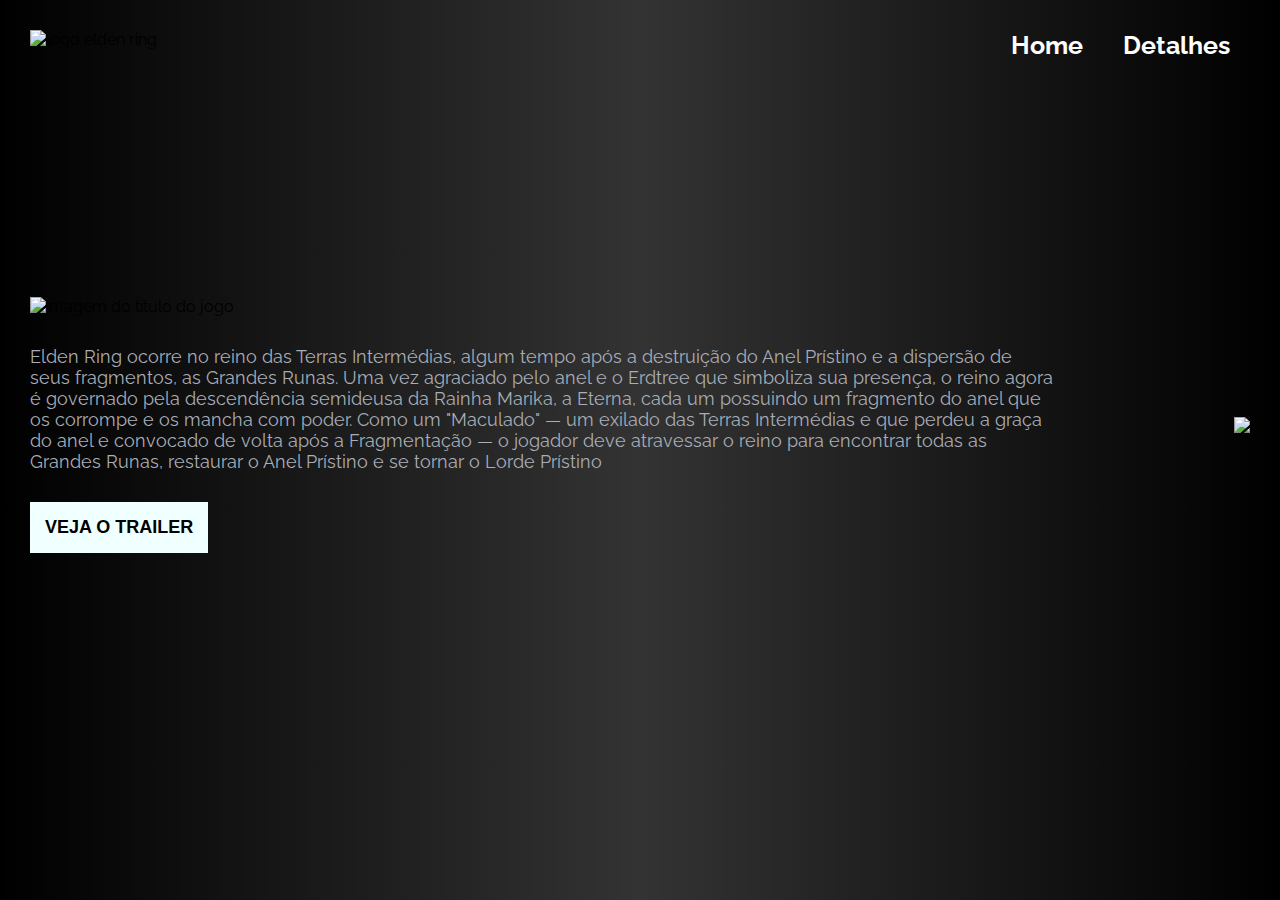
==== index.html @ 6bad29c9 "Mudanças necessárias" ====
<!DOCTYPE html>
<html lang="en">

<head>
    <meta charset="UTF-8">
    <meta http-equiv="X-UA-Compatible" content="IE=edge">
    <meta name="viewport" content="width=device-width, initial-scale=1.0">
    <link rel="preconnect" href="https://fonts.googleapis.com">
    <link rel="preconnect" href="https://fonts.gstatic.com" crossorigin>
    <link
        href="https://fonts.googleapis.com/css2?family=Poppins:wght@100;300;500&family=Raleway:wght@100;300;500&display=swap"
        rel="stylesheet">
    <link rel="shortcut icon" href="./imagens/favicon.ico" type="image/x-icon">
    <link rel="stylesheet" href="./src/css/reset.css">
    <link rel="stylesheet" href="./src/css/style.css">
    <title>Elden Ring</title>
</head>

<body>

    <div class="fundo-video">
        <video class="video" autoplay loop muted>
            <source src="./video/Elden Ring - Official Launch Trailer.mp4" type="video/mp4">
        </video>
    </div>

    <header class="cabecalho">
        <a>
            <img class="logo" src="./imagens/eldenRing_logo.png" alt="logo elden ring">
        </a>
        <nav>
            <ul class="menu">
                <li><a href="#">Home</a></li>
                <li><a href="#">Detalhes</a></li>
            </ul>
        </nav>
    </header>
    <main class="container">
        <div class="informacoes">
            <img class="imagem-titulo" src="./imagens/elden-ring.png" alt="imagem do titulo do jogo">
            <p class="descricao">Elden Ring ocorre no reino das Terras Intermédias, algum tempo após a destruição do Anel Prístino e a dispersão de seus fragmentos, as Grandes Runas. Uma vez agraciado pelo anel e o Erdtree que simboliza sua presença, o reino agora é governado pela descendência semideusa da Rainha Marika, a Eterna, cada um possuindo um fragmento do anel que os corrompe e os mancha com poder. Como um "Maculado" — um exilado das Terras Intermédias e que perdeu a graça do anel e convocado de volta após a Fragmentação — o jogador deve atravessar o reino para encontrar todas as Grandes Runas, restaurar o Anel Prístino e se tornar o Lorde Prístino</p>
            <button class="botao-trailer">Veja o trailer</button>
        </div>
        <img class="character" src="./imagens/elden-ring-chars.png" />

        <div class="modal">
            <div class="conteudo-modal">
                <span class="fechar-modal">X</span>
                <iframe id="video" width="560" height="315" src="https://www.youtube.com/embed/jentG1Cyp9s" title="YouTube video player" frameborder="0" allow="accelerometer; autoplay; clipboard-write; encrypted-media; gyroscope; picture-in-picture; web-share" allowfullscreen></iframe>
            </div>
        </div>
    </main>
    
    <script src="../js/index.js"></script>
</body>

</html>
---- src/css/style.css ----
body {
    font-family: Raleway;
    overflow: hidden;
}

.cabecalho {
    display: flex;
    justify-content: space-between;
    padding: 30px;
    max-width: 1440px;
    margin: 0 auto;
}

.cabecalho .logo {
    width: 200px;
}

.cabecalho .menu {
    display: flex;
    align-items: center;
    height: 100%;
}


.cabecalho nav li a {
    font-weight: bold;
    color: #ffffff;
    font-size: 25px;
    padding: 10px 20px;
    border-radius: 50px;
    transition: 0.2s;
}

.cabecalho nav li a:hover {
    background-color: blue;
}

.container {
    max-width: 1440px;
    margin: 0 auto;
    display: flex;
    align-items: center;
    height: calc(100vh - 200px);
    padding: 0 30px 30px;
}

.container .imagem-titulo {
    max-width: 500px;
}

.container .descricao {
    color: #a8adb7;
    width: 85%;
    font-size: 18px;
    margin: 30px 0;
}

.container .character {
    max-width: 1000px;
}

.container .botao-trailer {
    background-color: azure;
    color: black;
    padding: 15px;
    font-size: 18px;
    font-weight: bold;
    cursor: pointer;
    border: none;
    text-transform: uppercase;
    transition: 0.5s all ease-in-out;
}

.container .botao-trailer:hover {
    transform: scale(1.1);
}

.fundo-video {
    position: absolute;
    z-index: -1;
    width: 100vw;
    height: 100vh;
    overflow: hidden;
    display: flex;
    justify-content: center;
}

.fundo-video .video {
    height: 100vh;
}

.fundo-video::after {
    content: "";
    background-color: #a8adb7;
    height: 100vh;
    width: 100vw;
    position: absolute;
    top: 0;
    left: 0;
    background: linear-gradient(90deg, rgba(0,0,0,1) 0%,  rgba(0,0,0,0.8)50%,  rgba(0,0,0,1) 100%);
}

.modal {
    position: fixed;
    width: 100vw;
    height: 100vh;
    top: 0;
    left: 0;
    background-color: rgba(52, 52, 50, 0.749);
    visibility: hidden;
}

.conteudo-modal {
    display: flex;
    justify-content: center;
    align-items: center;
    flex-direction: column;
    height: 100vh;
    border-radius: 5px;
    gap: 15px;
}

.fechar-modal {
    background-color: #ffffff;
    color: #f03a17;
    font-weight: bold;
    font-size: 20px;
    width: 40px;
    text-align: center;
    cursor: pointer;
    border-radius: 10px;
}

.modal iframe {
    border-width: 0;
    width: 640px;
    height: 360px;
}

.modal.aberto {
    opacity: 1;
    visibility: visible;
}
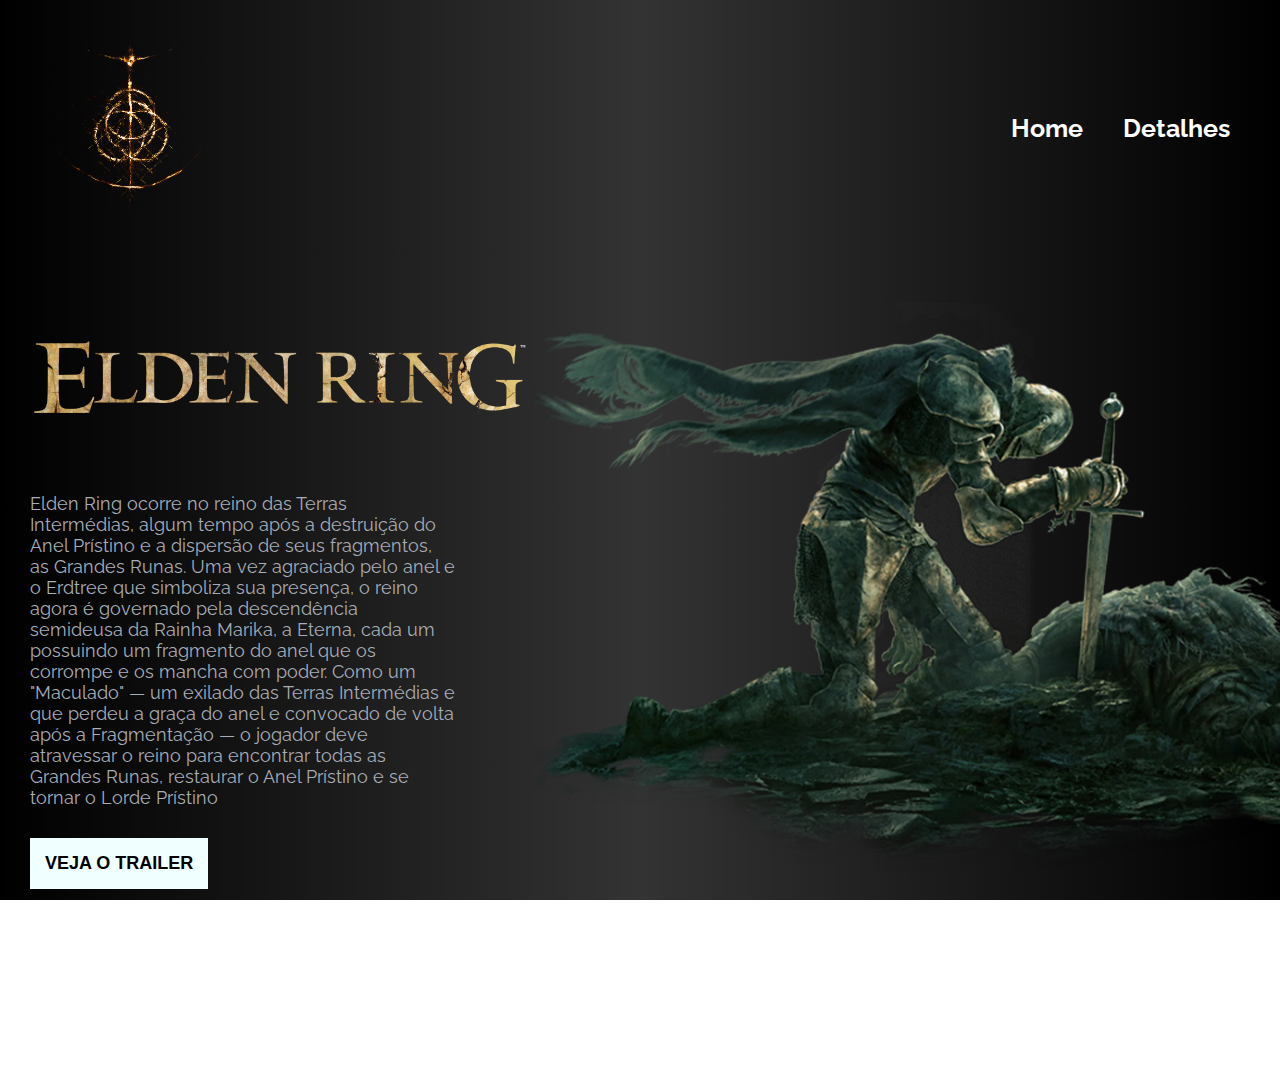
==== commit 38a11ae2: "Atualizando projeto" ====
--- a/index.html
+++ b/index.html
@@ -10,7 +10,7 @@
     <link
         href="https://fonts.googleapis.com/css2?family=Poppins:wght@100;300;500&family=Raleway:wght@100;300;500&display=swap"
         rel="stylesheet">
-    <link rel="shortcut icon" href="./imagens/favicon.ico" type="image/x-icon">
+    <link rel="shortcut icon" href="./src/imagens/favicon.ico" type="image/x-icon">
     <link rel="stylesheet" href="./src/css/reset.css">
     <link rel="stylesheet" href="./src/css/style.css">
     <title>Elden Ring</title>
@@ -20,13 +20,13 @@
 
     <div class="fundo-video">
         <video class="video" autoplay loop muted>
-            <source src="./video/Elden Ring - Official Launch Trailer.mp4" type="video/mp4">
+            <source src="./src/video/Elden Ring - Official Launch Trailer.mp4" type="video/mp4">
         </video>
     </div>
 
     <header class="cabecalho">
         <a>
-            <img class="logo" src="./imagens/eldenRing_logo.png" alt="logo elden ring">
+            <img class="logo" src="./src/imagens/eldenRing_logo.png" alt="logo elden ring">
         </a>
         <nav>
             <ul class="menu">
@@ -37,11 +37,11 @@
     </header>
     <main class="container">
         <div class="informacoes">
-            <img class="imagem-titulo" src="./imagens/elden-ring.png" alt="imagem do titulo do jogo">
+            <img class="imagem-titulo" src="./src/imagens/elden-ring.png" alt="imagem do titulo do jogo">
             <p class="descricao">Elden Ring ocorre no reino das Terras Intermédias, algum tempo após a destruição do Anel Prístino e a dispersão de seus fragmentos, as Grandes Runas. Uma vez agraciado pelo anel e o Erdtree que simboliza sua presença, o reino agora é governado pela descendência semideusa da Rainha Marika, a Eterna, cada um possuindo um fragmento do anel que os corrompe e os mancha com poder. Como um "Maculado" — um exilado das Terras Intermédias e que perdeu a graça do anel e convocado de volta após a Fragmentação — o jogador deve atravessar o reino para encontrar todas as Grandes Runas, restaurar o Anel Prístino e se tornar o Lorde Prístino</p>
             <button class="botao-trailer">Veja o trailer</button>
         </div>
-        <img class="character" src="./imagens/elden-ring-chars.png" />
+        <img class="character" src="./src/imagens/elden-ring-chars.png" />
 
         <div class="modal">
             <div class="conteudo-modal">
